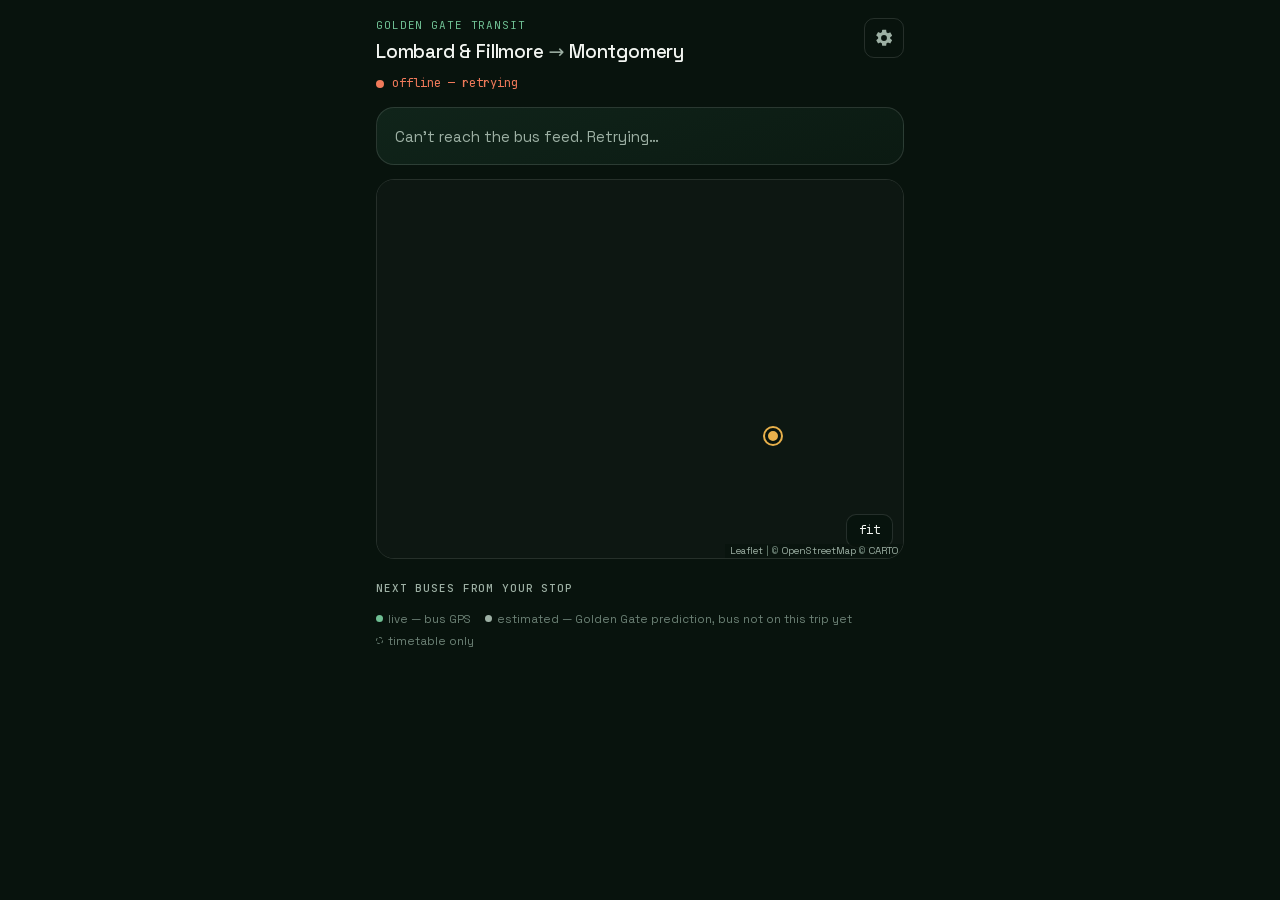
==== bus/index.html @ 791fbabf "Add /bus/: live Golden Gate Transit commute tracker A phone-first page (installable to the home scre" ====
<!DOCTYPE html>
<html lang="en">
<head>
  <meta charset="UTF-8">
  <meta name="viewport" content="width=device-width, initial-scale=1, viewport-fit=cover">
  <title>Commute</title>
  <meta name="description" content="Golden Gate Transit, Lombard &amp; Fillmore → Montgomery St — live departures.">
  <meta name="robots" content="noindex, nofollow">
  <meta name="theme-color" content="#08130D">
  <meta name="apple-mobile-web-app-capable" content="yes">
  <meta name="mobile-web-app-capable" content="yes">
  <meta name="apple-mobile-web-app-status-bar-style" content="black-translucent">
  <meta name="apple-mobile-web-app-title" content="Commute">
  <link rel="manifest" href="manifest.webmanifest">
  <link rel="icon" type="image/png" sizes="192x192" href="icon-192.png">
  <link rel="apple-touch-icon" href="apple-touch-icon.png">
  <link rel="preload" href="../fonts/SpaceGrotesk-var.woff2" as="font" type="font/woff2" crossorigin>
  <link rel="preload" href="../fonts/JetBrainsMono-var.woff2" as="font" type="font/woff2" crossorigin>
  <link rel="stylesheet" href="vendor/leaflet/leaflet.css">
  <link rel="stylesheet" href="app.css">
</head>
<body>

<header class="top">
  <div class="route-title">
    <div class="eyebrow">Golden Gate Transit</div>
    <h1>Lombard &amp; Fillmore <span class="arrow">→</span> Montgomery</h1>
  </div>
  <button class="icon-btn" id="openSettings" aria-label="Settings">
    <svg viewBox="0 0 24 24" width="20" height="20" aria-hidden="true"><path fill="currentColor" d="M12 15.5A3.5 3.5 0 1 1 12 8.5a3.5 3.5 0 0 1 0 7Zm7.43-2.53a7.8 7.8 0 0 0 0-1.94l2.03-1.58a.5.5 0 0 0 .12-.64l-1.92-3.32a.5.5 0 0 0-.6-.22l-2.39.96a7.4 7.4 0 0 0-1.68-.97l-.36-2.54A.5.5 0 0 0 14.13 2h-3.84a.5.5 0 0 0-.5.42l-.36 2.54c-.6.24-1.17.57-1.68.97l-2.39-.96a.5.5 0 0 0-.6.22L2.84 8.51a.5.5 0 0 0 .12.64l2.03 1.58a7.8 7.8 0 0 0 0 1.94l-2.03 1.58a.5.5 0 0 0-.12.64l1.92 3.32c.13.22.39.3.6.22l2.39-.96c.51.4 1.08.73 1.68.97l.36 2.54c.04.24.25.42.5.42h3.84c.25 0 .46-.18.5-.42l.36-2.54c.6-.24 1.17-.57 1.68-.97l2.39.96c.22.08.47 0 .6-.22l1.92-3.32a.5.5 0 0 0-.12-.64l-2.03-1.58Z"/></svg>
  </button>
</header>

<div class="feed" id="feed" role="status" aria-live="polite">
  <span class="beacon" aria-hidden="true"></span><span id="feedText">connecting to Golden Gate's live feed…</span>
</div>

<main>
  <section class="hero" id="hero" aria-live="polite">
    <div class="hero-empty">Loading departures…</div>
  </section>

  <section class="map-wrap">
    <div id="map" aria-label="Map of buses heading to your stop"></div>
    <button class="map-fit" id="fit" aria-label="Show all buses">fit</button>
  </section>

  <section class="list">
    <h2 class="kicker">Next buses from your stop</h2>
    <ol id="rows"></ol>
    <p class="legend">
      <span><i class="dot live"></i>live — bus GPS</span>
      <span><i class="dot est"></i>estimated — Golden Gate prediction, bus not on this trip yet</span>
      <span><i class="dot sched"></i>timetable only</span>
    </p>
  </section>
</main>

<footer class="foot" id="foot"></footer>

<dialog id="settings">
  <form method="dialog" class="sheet">
    <h2>Settings</h2>
    <label>Walk from home to the stop <span><input type="number" id="walkTo" min="0" max="30" inputmode="numeric"> min</span></label>
    <label>Walk from Mission &amp; 2nd to the office <span><input type="number" id="walkMission" min="0" max="30" inputmode="numeric"> min</span></label>
    <label>Walk from Battery &amp; Pine to the office <span><input type="number" id="walkBattery" min="0" max="30" inputmode="numeric"> min</span></label>
    <fieldset>
      <legend>Routes to show</legend>
      <div class="chips" id="routeChips"></div>
    </fieldset>
    <p class="fine">Saved on this phone only.</p>
    <button value="save" class="primary">Done</button>
  </form>
</dialog>

<script src="vendor/leaflet/leaflet.js"></script>
<script src="app.js"></script>
</body>
</html>
---- bus/vendor/leaflet/leaflet.css ----
/* required styles */

.leaflet-pane,
.leaflet-tile,
.leaflet-marker-icon,
.leaflet-marker-shadow,
.leaflet-tile-container,
.leaflet-pane > svg,
.leaflet-pane > canvas,
.leaflet-zoom-box,
.leaflet-image-layer,
.leaflet-layer {
	position: absolute;
	left: 0;
	top: 0;
	}
.leaflet-container {
	overflow: hidden;
	}
.leaflet-tile,
.leaflet-marker-icon,
.leaflet-marker-shadow {
	-webkit-user-select: none;
	   -moz-user-select: none;
	        user-select: none;
	  -webkit-user-drag: none;
	}
/* Prevents IE11 from highlighting tiles in blue */
.leaflet-tile::selection {
	background: transparent;
}
/* Safari renders non-retina tile on retina better with this, but Chrome is worse */
.leaflet-safari .leaflet-tile {
	image-rendering: -webkit-optimize-contrast;
	}
/* hack that prevents hw layers "stretching" when loading new tiles */
.leaflet-safari .leaflet-tile-container {
	width: 1600px;
	height: 1600px;
	-webkit-transform-origin: 0 0;
	}
.leaflet-marker-icon,
.leaflet-marker-shadow {
	display: block;
	}
/* .leaflet-container svg: reset svg max-width decleration shipped in Joomla! (joomla.org) 3.x */
/* .leaflet-container img: map is broken in FF if you have max-width: 100% on tiles */
.leaflet-container .leaflet-overlay-pane svg {
	max-width: none !important;
	max-height: none !important;
	}
.leaflet-container .leaflet-marker-pane img,
.leaflet-container .leaflet-shadow-pane img,
.leaflet-container .leaflet-tile-pane img,
.leaflet-container img.leaflet-image-layer,
.leaflet-container .leaflet-tile {
	max-width: none !important;
	max-height: none !important;
	width: auto;
	padding: 0;
	}

.leaflet-container img.leaflet-tile {
	/* See: https://bugs.chromium.org/p/chromium/issues/detail?id=600120 */
	mix-blend-mode: plus-lighter;
}

.leaflet-container.leaflet-touch-zoom {
	-ms-touch-action: pan-x pan-y;
	touch-action: pan-x pan-y;
	}
.leaflet-container.leaflet-touch-drag {
	-ms-touch-action: pinch-zoom;
	/* Fallback for FF which doesn't support pinch-zoom */
	touch-action: none;
	touch-action: pinch-zoom;
}
.leaflet-container.leaflet-touch-drag.leaflet-touch-zoom {
	-ms-touch-action: none;
	touch-action: none;
}
.leaflet-container {
	-webkit-tap-highlight-color: transparent;
}
.leaflet-container a {
	-webkit-tap-highlight-color: rgba(51, 181, 229, 0.4);
}
.leaflet-tile {
	filter: inherit;
	visibility: hidden;
	}
.leaflet-tile-loaded {
	visibility: inherit;
	}
.leaflet-zoom-box {
	width: 0;
	height: 0;
	-moz-box-sizing: border-box;
	     box-sizing: border-box;
	z-index: 800;
	}
/* workaround for https://bugzilla.mozilla.org/show_bug.cgi?id=888319 */
.leaflet-overlay-pane svg {
	-moz-user-select: none;
	}

.leaflet-pane         { z-index: 400; }

.leaflet-tile-pane    { z-index: 200; }
.leaflet-overlay-pane { z-index: 400; }
.leaflet-shadow-pane  { z-index: 500; }
.leaflet-marker-pane  { z-index: 600; }
.leaflet-tooltip-pane   { z-index: 650; }
.leaflet-popup-pane   { z-index: 700; }

.leaflet-map-pane canvas { z-index: 100; }
.leaflet-map-pane svg    { z-index: 200; }

.leaflet-vml-shape {
	width: 1px;
	height: 1px;
	}
.lvml {
	behavior: url(#default#VML);
	display: inline-block;
	position: absolute;
	}


/* control positioning */

.leaflet-control {
	position: relative;
	z-index: 800;
	pointer-events: visiblePainted; /* IE 9-10 doesn't have auto */
	pointer-events: auto;
	}
.leaflet-top,
.leaflet-bottom {
	position: absolute;
	z-index: 1000;
	pointer-events: none;
	}
.leaflet-top {
	top: 0;
	}
.leaflet-right {
	right: 0;
	}
.leaflet-bottom {
	bottom: 0;
	}
.leaflet-left {
	left: 0;
	}
.leaflet-control {
	float: left;
	clear: both;
	}
.leaflet-right .leaflet-control {
	float: right;
	}
.leaflet-top .leaflet-control {
	margin-top: 10px;
	}
.leaflet-bottom .leaflet-control {
	margin-bottom: 10px;
	}
.leaflet-left .leaflet-control {
	margin-left: 10px;
	}
.leaflet-right .leaflet-control {
	margin-right: 10px;
	}


/* zoom and fade animations */

.leaflet-fade-anim .leaflet-popup {
	opacity: 0;
	-webkit-transition: opacity 0.2s linear;
	   -moz-transition: opacity 0.2s linear;
	        transition: opacity 0.2s linear;
	}
.leaflet-fade-anim .leaflet-map-pane .leaflet-popup {
	opacity: 1;
	}
.leaflet-zoom-animated {
	-webkit-transform-origin: 0 0;
	    -ms-transform-origin: 0 0;
	        transform-origin: 0 0;
	}
svg.leaflet-zoom-animated {
	will-change: transform;
}

.leaflet-zoom-anim .leaflet-zoom-animated {
	-webkit-transition: -webkit-transform 0.25s cubic-bezier(0,0,0.25,1);
	   -moz-transition:    -moz-transform 0.25s cubic-bezier(0,0,0.25,1);
	        transition:         transform 0.25s cubic-bezier(0,0,0.25,1);
	}
.leaflet-zoom-anim .leaflet-tile,
.leaflet-pan-anim .leaflet-tile {
	-webkit-transition: none;
	   -moz-transition: none;
	        transition: none;
	}

.leaflet-zoom-anim .leaflet-zoom-hide {
	visibility: hidden;
	}


/* cursors */

.leaflet-interactive {
	cursor: pointer;
	}
.leaflet-grab {
	cursor: -webkit-grab;
	cursor:    -moz-grab;
	cursor:         grab;
	}
.leaflet-crosshair,
.leaflet-crosshair .leaflet-interactive {
	cursor: crosshair;
	}
.leaflet-popup-pane,
.leaflet-control {
	cursor: auto;
	}
.leaflet-dragging .leaflet-grab,
.leaflet-dragging .leaflet-grab .leaflet-interactive,
.leaflet-dragging .leaflet-marker-draggable {
	cursor: move;
	cursor: -webkit-grabbing;
	cursor:    -moz-grabbing;
	cursor:         grabbing;
	}

/* marker & overlays interactivity */
.leaflet-marker-icon,
.leaflet-marker-shadow,
.leaflet-image-layer,
.leaflet-pane > svg path,
.leaflet-tile-container {
	pointer-events: none;
	}

.leaflet-marker-icon.leaflet-interactive,
.leaflet-image-layer.leaflet-interactive,
.leaflet-pane > svg path.leaflet-interactive,
svg.leaflet-image-layer.leaflet-interactive path {
	pointer-events: visiblePainted; /* IE 9-10 doesn't have auto */
	pointer-events: auto;
	}

/* visual tweaks */

.leaflet-container {
	background: #ddd;
	outline-offset: 1px;
	}
.leaflet-container a {
	color: #0078A8;
	}
.leaflet-zoom-box {
	border: 2px dotted #38f;
	background: rgba(255,255,255,0.5);
	}


/* general typography */
.leaflet-container {
	font-family: "Helvetica Neue", Arial, Helvetica, sans-serif;
	font-size: 12px;
	font-size: 0.75rem;
	line-height: 1.5;
	}


/* general toolbar styles */

.leaflet-bar {
	box-shadow: 0 1px 5px rgba(0,0,0,0.65);
	border-radius: 4px;
	}
.leaflet-bar a {
	background-color: #fff;
	border-bottom: 1px solid #ccc;
	width: 26px;
	height: 26px;
	line-height: 26px;
	display: block;
	text-align: center;
	text-decoration: none;
	color: black;
	}
.leaflet-bar a,
.leaflet-control-layers-toggle {
	background-position: 50% 50%;
	background-repeat: no-repeat;
	display: block;
	}
.leaflet-bar a:hover,
.leaflet-bar a:focus {
	background-color: #f4f4f4;
	}
.leaflet-bar a:first-child {
	border-top-left-radius: 4px;
	border-top-right-radius: 4px;
	}
.leaflet-bar a:last-child {
	border-bottom-left-radius: 4px;
	border-bottom-right-radius: 4px;
	border-bottom: none;
	}
.leaflet-bar a.leaflet-disabled {
	cursor: default;
	background-color: #f4f4f4;
	color: #bbb;
	}

.leaflet-touch .leaflet-bar a {
	width: 30px;
	height: 30px;
	line-height: 30px;
	}
.leaflet-touch .leaflet-bar a:first-child {
	border-top-left-radius: 2px;
	border-top-right-radius: 2px;
	}
.leaflet-touch .leaflet-bar a:last-child {
	border-bottom-left-radius: 2px;
	border-bottom-right-radius: 2px;
	}

/* zoom control */

.leaflet-control-zoom-in,
.leaflet-control-zoom-out {
	font: bold 18px 'Lucida Console', Monaco, monospace;
	text-indent: 1px;
	}

.leaflet-touch .leaflet-control-zoom-in, .leaflet-touch .leaflet-control-zoom-out  {
	font-size: 22px;
	}


/* layers control */

.leaflet-control-layers {
	box-shadow: 0 1px 5px rgba(0,0,0,0.4);
	background: #fff;
	border-radius: 5px;
	}
.leaflet-control-layers-toggle {
	background-image: url(images/layers.png);
	width: 36px;
	height: 36px;
	}
.leaflet-retina .leaflet-control-layers-toggle {
	background-image: url(images/layers-2x.png);
	background-size: 26px 26px;
	}
.leaflet-touch .leaflet-control-layers-toggle {
	width: 44px;
	height: 44px;
	}
.leaflet-control-layers .leaflet-control-layers-list,
.leaflet-control-layers-expanded .leaflet-control-layers-toggle {
	display: none;
	}
.leaflet-control-layers-expanded .leaflet-control-layers-list {
	display: block;
	position: relative;
	}
.leaflet-control-layers-expanded {
	padding: 6px 10px 6px 6px;
	color: #333;
	background: #fff;
	}
.leaflet-control-layers-scrollbar {
	overflow-y: scroll;
	overflow-x: hidden;
	padding-right: 5px;
	}
.leaflet-control-layers-selector {
	margin-top: 2px;
	position: relative;
	top: 1px;
	}
.leaflet-control-layers label {
	display: block;
	font-size: 13px;
	font-size: 1.08333em;
	}
.leaflet-control-layers-separator {
	height: 0;
	border-top: 1px solid #ddd;
	margin: 5px -10px 5px -6px;
	}

/* Default icon URLs */
.leaflet-default-icon-path { /* used only in path-guessing heuristic, see L.Icon.Default */
	background-image: url(images/marker-icon.png);
	}


/* attribution and scale controls */

.leaflet-container .leaflet-control-attribution {
	background: #fff;
	background: rgba(255, 255, 255, 0.8);
	margin: 0;
	}
.leaflet-control-attribution,
.leaflet-control-scale-line {
	padding: 0 5px;
	color: #333;
	line-height: 1.4;
	}
.leaflet-control-attribution a {
	text-decoration: none;
	}
.leaflet-control-attribution a:hover,
.leaflet-control-attribution a:focus {
	text-decoration: underline;
	}
.leaflet-attribution-flag {
	display: inline !important;
	vertical-align: baseline !important;
	width: 1em;
	height: 0.6669em;
	}
.leaflet-left .leaflet-control-scale {
	margin-left: 5px;
	}
.leaflet-bottom .leaflet-control-scale {
	margin-bottom: 5px;
	}
.leaflet-control-scale-line {
	border: 2px solid #777;
	border-top: none;
	line-height: 1.1;
	padding: 2px 5px 1px;
	white-space: nowrap;
	-moz-box-sizing: border-box;
	     box-sizing: border-box;
	background: rgba(255, 255, 255, 0.8);
	text-shadow: 1px 1px #fff;
	}
.leaflet-control-scale-line:not(:first-child) {
	border-top: 2px solid #777;
	border-bottom: none;
	margin-top: -2px;
	}
.leaflet-control-scale-line:not(:first-child):not(:last-child) {
	border-bottom: 2px solid #777;
	}

.leaflet-touch .leaflet-control-attribution,
.leaflet-touch .leaflet-control-layers,
.leaflet-touch .leaflet-bar {
	box-shadow: none;
	}
.leaflet-touch .leaflet-control-layers,
.leaflet-touch .leaflet-bar {
	border: 2px solid rgba(0,0,0,0.2);
	background-clip: padding-box;
	}


/* popup */

.leaflet-popup {
	position: absolute;
	text-align: center;
	margin-bottom: 20px;
	}
.leaflet-popup-content-wrapper {
	padding: 1px;
	text-align: left;
	border-radius: 12px;
	}
.leaflet-popup-content {
	margin: 13px 24px 13px 20px;
	line-height: 1.3;
	font-size: 13px;
	font-size: 1.08333em;
	min-height: 1px;
	}
.leaflet-popup-content p {
	margin: 17px 0;
	margin: 1.3em 0;
	}
.leaflet-popup-tip-container {
	width: 40px;
	height: 20px;
	position: absolute;
	left: 50%;
	margin-top: -1px;
	margin-left: -20px;
	overflow: hidden;
	pointer-events: none;
	}
.leaflet-popup-tip {
	width: 17px;
	height: 17px;
	padding: 1px;

	margin: -10px auto 0;
	pointer-events: auto;

	-webkit-transform: rotate(45deg);
	   -moz-transform: rotate(45deg);
	    -ms-transform: rotate(45deg);
	        transform: rotate(45deg);
	}
.leaflet-popup-content-wrapper,
.leaflet-popup-tip {
	background: white;
	color: #333;
	box-shadow: 0 3px 14px rgba(0,0,0,0.4);
	}
.leaflet-container a.leaflet-popup-close-button {
	position: absolute;
	top: 0;
	right: 0;
	border: none;
	text-align: center;
	width: 24px;
	height: 24px;
	font: 16px/24px Tahoma, Verdana, sans-serif;
	color: #757575;
	text-decoration: none;
	background: transparent;
	}
.leaflet-container a.leaflet-popup-close-button:hover,
.leaflet-container a.leaflet-popup-close-button:focus {
	color: #585858;
	}
.leaflet-popup-scrolled {
	overflow: auto;
	}

.leaflet-oldie .leaflet-popup-content-wrapper {
	-ms-zoom: 1;
	}
.leaflet-oldie .leaflet-popup-tip {
	width: 24px;
	margin: 0 auto;

	-ms-filter: "progid:DXImageTransform.Microsoft.Matrix(M11=0.70710678, M12=0.70710678, M21=-0.70710678, M22=0.70710678)";
	filter: progid:DXImageTransform.Microsoft.Matrix(M11=0.70710678, M12=0.70710678, M21=-0.70710678, M22=0.70710678);
	}

.leaflet-oldie .leaflet-control-zoom,
.leaflet-oldie .leaflet-control-layers,
.leaflet-oldie .leaflet-popup-content-wrapper,
.leaflet-oldie .leaflet-popup-tip {
	border: 1px solid #999;
	}


/* div icon */

.leaflet-div-icon {
	background: #fff;
	border: 1px solid #666;
	}


/* Tooltip */
/* Base styles for the element that has a tooltip */
.leaflet-tooltip {
	position: absolute;
	padding: 6px;
	background-color: #fff;
	border: 1px solid #fff;
	border-radius: 3px;
	color: #222;
	white-space: nowrap;
	-webkit-user-select: none;
	-moz-user-select: none;
	-ms-user-select: none;
	user-select: none;
	pointer-events: none;
	box-shadow: 0 1px 3px rgba(0,0,0,0.4);
	}
.leaflet-tooltip.leaflet-interactive {
	cursor: pointer;
	pointer-events: auto;
	}
.leaflet-tooltip-top:before,
.leaflet-tooltip-bottom:before,
.leaflet-tooltip-left:before,
.leaflet-tooltip-right:before {
	position: absolute;
	pointer-events: none;
	border: 6px solid transparent;
	background: transparent;
	content: "";
	}

/* Directions */

.leaflet-tooltip-bottom {
	margin-top: 6px;
}
.leaflet-tooltip-top {
	margin-top: -6px;
}
.leaflet-tooltip-bottom:before,
.leaflet-tooltip-top:before {
	left: 50%;
	margin-left: -6px;
	}
.leaflet-tooltip-top:before {
	bottom: 0;
	margin-bottom: -12px;
	border-top-color: #fff;
	}
.leaflet-tooltip-bottom:before {
	top: 0;
	margin-top: -12px;
	margin-left: -6px;
	border-bottom-color: #fff;
	}
.leaflet-tooltip-left {
	margin-left: -6px;
}
.leaflet-tooltip-right {
	margin-left: 6px;
}
.leaflet-tooltip-left:before,
.leaflet-tooltip-right:before {
	top: 50%;
	margin-top: -6px;
	}
.leaflet-tooltip-left:before {
	right: 0;
	margin-right: -12px;
	border-left-color: #fff;
	}
.leaflet-tooltip-right:before {
	left: 0;
	margin-left: -12px;
	border-right-color: #fff;
	}

/* Printing */

@media print {
	/* Prevent printers from removing background-images of controls. */
	.leaflet-control {
		-webkit-print-color-adjust: exact;
		print-color-adjust: exact;
		}
	}
---- bus/app.css ----
/* Commute — Golden Gate Transit tracker. Tokens follow the portfolio's styles.css. */
@font-face{font-family:'Space Grotesk';src:url('../fonts/SpaceGrotesk-var.woff2') format('woff2');font-weight:300 700;font-display:swap}
@font-face{font-family:'JetBrains Mono';src:url('../fonts/JetBrainsMono-var.woff2') format('woff2');font-weight:100 800;font-display:swap}

:root{
  --bg:#08130D; --panel:#0B1A12; --panel-2:#10241A;
  --ink:#F2F5F1; --ink-soft:#9DB0A4; --ink-faint:#6D8276;
  --accent:#6FBF93; --accent-deep:#2F6B49;
  --late:#E8B04B; --very-late:#F07A5A; --early:#86B8FF; --bad:#F07A5A;
  --rule:rgba(255,255,255,.07); --rule-strong:rgba(255,255,255,.12);
  --sans:'Space Grotesk',ui-sans-serif,system-ui,sans-serif;
  --mono:'JetBrains Mono',ui-monospace,monospace;
  --ease:cubic-bezier(.25,.8,.25,1);
  --gutter:16px;
  color-scheme:dark;
}
*{box-sizing:border-box;margin:0;padding:0}
html{-webkit-text-size-adjust:100%}
body{background:var(--bg);color:var(--ink);font-family:var(--sans);line-height:1.45;
     -webkit-font-smoothing:antialiased;min-height:100dvh;overflow-x:hidden;
     padding:env(safe-area-inset-top) env(safe-area-inset-right) env(safe-area-inset-bottom) env(safe-area-inset-left)}
main,.top,.feed,.foot{max-width:560px;margin:0 auto;padding-left:var(--gutter);padding-right:var(--gutter)}
button{font:inherit;color:inherit}
:focus-visible{outline:2px solid var(--accent);outline-offset:2px}
.num{font-family:var(--mono);font-variant-numeric:tabular-nums}

/* ---------- header ---------- */
.top{display:flex;align-items:flex-start;justify-content:space-between;gap:12px;padding-top:18px}
.eyebrow{font-family:var(--mono);font-size:11px;letter-spacing:.08em;text-transform:uppercase;color:var(--accent)}
h1{font-size:19px;font-weight:500;letter-spacing:-.01em;margin-top:4px}
h1 .arrow{color:var(--ink-soft)}
.icon-btn{background:none;border:1px solid var(--rule-strong);border-radius:10px;width:40px;height:40px;
          display:grid;place-items:center;color:var(--ink-soft);cursor:pointer;flex:none}
.icon-btn:active{background:var(--panel)}

/* ---------- feed status ---------- */
.feed{display:flex;align-items:center;gap:8px;margin-top:10px;font-family:var(--mono);font-size:12px;color:var(--ink-soft)}
.beacon{width:8px;height:8px;border-radius:50%;background:var(--ink-faint);flex:none}
.feed.ok .beacon{background:var(--accent);box-shadow:0 0 0 0 rgba(111,191,147,.6);animation:ping 2s var(--ease) infinite}
.feed.warn{color:var(--late)} .feed.warn .beacon{background:var(--late)}
.feed.bad{color:var(--bad)} .feed.bad .beacon{background:var(--bad)}
@keyframes ping{0%{box-shadow:0 0 0 0 rgba(111,191,147,.55)}80%,100%{box-shadow:0 0 0 7px rgba(111,191,147,0)}}

/* ---------- hero: the bus to take ---------- */
.hero{margin-top:14px;background:linear-gradient(160deg,var(--panel-2),var(--panel));border:1px solid var(--rule-strong);
      border-radius:18px;padding:18px 18px 16px;position:relative;overflow:hidden}
.hero-empty{color:var(--ink-soft);font-size:15px}
.hero .lead{font-family:var(--mono);font-size:11px;letter-spacing:.08em;text-transform:uppercase;color:var(--ink-soft)}
.hero .leave{display:flex;align-items:baseline;gap:10px;margin-top:6px;flex-wrap:wrap}
.hero .leave .big{font-family:var(--mono);font-size:52px;line-height:1;font-weight:600;letter-spacing:-.03em}
.hero .leave .unit{font-size:18px;color:var(--ink-soft)}
.hero .leave.now .big{color:var(--late)}
.hero .leave-by{font-size:14px;color:var(--ink-soft);margin-top:6px}
.hero .leave-by b{color:var(--ink);font-weight:500}
.hero .bus{display:flex;align-items:flex-start;gap:10px;margin-top:14px;padding-top:14px;border-top:1px solid var(--rule)}
.hero .bus .times{flex:1;min-width:0}
.hero .bus .dep{font-size:17px;font-weight:500;display:flex;align-items:center;gap:10px;flex-wrap:wrap}
.hero .bus .sub{font-size:13px;color:var(--ink-soft);margin-top:2px}
.hero .where{font-size:13px;color:var(--ink-soft);margin-top:10px;display:flex;gap:6px;align-items:flex-start}
.hero .where svg{flex:none;margin-top:2px;color:var(--accent)}
.hero .alt{font-size:13px;color:var(--ink-soft);margin-top:10px}
.hero .alt b{color:var(--ink);font-weight:500}

/* ---------- route badge + status chip ---------- */
.badge{flex:none;min-width:46px;height:30px;padding:0 8px;border-radius:8px;display:inline-grid;place-items:center;
       font-family:var(--mono);font-weight:700;font-size:14px;letter-spacing:-.02em;color:#fff}
.chip{flex:none;font-family:var(--mono);font-size:12px;font-weight:600;padding:4px 8px;border-radius:999px;white-space:nowrap;
      border:1px solid currentColor;line-height:1.1}
.chip.ontime{color:var(--accent)} .chip.late{color:var(--late)} .chip.verylate{color:var(--very-late)}
.chip.early{color:var(--early)} .chip.sched{color:var(--ink-faint);border-style:dashed}
.chip.canceled{color:var(--bad);background:rgba(240,122,90,.12)}

/* ---------- map ---------- */
.map-wrap{position:relative;margin-top:14px;border-radius:18px;overflow:hidden;border:1px solid var(--rule-strong)}
#map{height:42vh;min-height:260px;max-height:420px;background:#0d1712}
.map-fit{position:absolute;right:10px;bottom:10px;z-index:500;background:rgba(8,19,13,.86);border:1px solid var(--rule-strong);
         border-radius:10px;padding:7px 12px;font-family:var(--mono);font-size:12px;color:var(--ink);cursor:pointer}
.leaflet-container{font-family:var(--sans);background:#0d1712}
.leaflet-control-attribution{background:rgba(8,19,13,.75)!important;color:var(--ink-faint)!important;font-size:10px}
.leaflet-control-attribution a{color:var(--ink-soft)!important}
.leaflet-bar a{background:rgba(8,19,13,.9);color:var(--ink);border-color:var(--rule-strong)}
.pin-host{background:none;border:none}
.bus-pin{width:40px;height:24px;display:grid;place-items:center;font-family:var(--mono);font-weight:700;font-size:11px;color:#fff;
         border-radius:8px;border:2px solid var(--bg);box-shadow:0 0 0 2px var(--ring,#6FBF93),0 2px 8px rgba(0,0,0,.5);
         transition:transform .2s var(--ease)}
.bus-pin.dim{opacity:.6;box-shadow:0 0 0 2px var(--ink-faint)}
.bus-pin.sel{transform:scale(1.2)}
.stop-pin{width:16px;height:16px;border-radius:50%;background:var(--accent);border:3px solid var(--bg);box-shadow:0 0 0 2px var(--accent)}
.stop-pin.dest{border-radius:4px;background:var(--ink);box-shadow:0 0 0 2px var(--ink-soft)}
.stop-pin.work{background:var(--late);box-shadow:0 0 0 2px var(--late)}
.leaflet-tooltip.lbl{background:rgba(8,19,13,.9);color:var(--ink);border:1px solid var(--rule-strong);font-family:var(--mono);
                     font-size:11px;padding:3px 6px;box-shadow:none}
.leaflet-tooltip.lbl::before{display:none}

/* ---------- departures list ---------- */
.list{margin-top:22px}
.kicker{font-family:var(--mono);font-size:11px;letter-spacing:.08em;text-transform:uppercase;color:var(--ink-soft);font-weight:500}
#rows{list-style:none;margin-top:8px}
.row{display:flex;gap:12px;align-items:flex-start;padding:13px 4px;border-bottom:1px solid var(--rule);cursor:pointer;
     border-radius:10px;transition:background .2s var(--ease)}
.row:active,.row.sel{background:var(--panel)}
.row.best{background:linear-gradient(90deg,rgba(111,191,147,.10),transparent 70%)}
.row.gone{opacity:.45}
.row.canceled .t{text-decoration:line-through}
.row .main{flex:1;min-width:0}
.row .line1{display:flex;align-items:baseline;gap:8px;flex-wrap:wrap}
.row .t{font-family:var(--mono);font-size:20px;font-weight:600;letter-spacing:-.02em}
.row .in{font-size:14px;color:var(--ink-soft)}
.row .line2,.row .line3{font-size:12.5px;color:var(--ink-soft);margin-top:3px}
.row .line3{color:var(--ink-faint)}
.row .tag{font-family:var(--mono);font-size:10px;letter-spacing:.06em;text-transform:uppercase;color:var(--accent);
          border:1px solid var(--accent-deep);padding:1px 5px;border-radius:4px;margin-left:2px}
.empty{color:var(--ink-soft);padding:18px 4px;font-size:14px}
.legend{display:flex;flex-wrap:wrap;gap:6px 14px;margin-top:14px;font-size:11.5px;color:var(--ink-faint)}
.dot{display:inline-block;width:7px;height:7px;border-radius:50%;margin-right:5px;vertical-align:1px}
.dot.live{background:var(--accent)} .dot.est{background:var(--ink-soft)} .dot.sched{border:1px dashed var(--ink-faint)}

/* ---------- footer ---------- */
.foot{margin-top:22px;padding-bottom:28px;font-size:11.5px;color:var(--ink-faint);line-height:1.6}
.foot a{color:var(--ink-soft)}

/* ---------- settings sheet ---------- */
dialog{margin:auto auto 0;width:100%;max-width:560px;border:none;background:var(--panel);color:var(--ink);
       border-radius:18px 18px 0 0;padding:0;border-top:1px solid var(--rule-strong)}
dialog::backdrop{background:rgba(0,0,0,.55)}
.sheet{padding:20px var(--gutter) calc(20px + env(safe-area-inset-bottom));display:grid;gap:14px}
.sheet h2{font-size:17px;font-weight:500}
.sheet label{display:flex;justify-content:space-between;align-items:center;gap:12px;font-size:14px}
.sheet label span{display:flex;align-items:center;gap:6px;color:var(--ink-soft);font-family:var(--mono);font-size:13px}
.sheet input[type=number]{width:62px;padding:8px;border-radius:8px;border:1px solid var(--rule-strong);background:var(--bg);
                          color:var(--ink);font-family:var(--mono);font-size:16px;text-align:center}
.sheet fieldset{border:none}
.sheet legend{font-size:14px;margin-bottom:8px}
.chips{display:flex;flex-wrap:wrap;gap:8px}
.chips label{display:inline-flex;gap:6px;padding:6px 10px;border:1px solid var(--rule-strong);border-radius:999px;font-family:var(--mono);font-size:13px}
.chips input{accent-color:var(--accent)}
.fine{font-size:12px;color:var(--ink-faint)}
.primary{background:var(--accent);color:var(--bg);border:none;border-radius:12px;padding:13px;font-weight:600;font-size:15px;cursor:pointer}

@media (prefers-reduced-motion:reduce){.feed.ok .beacon{animation:none}}
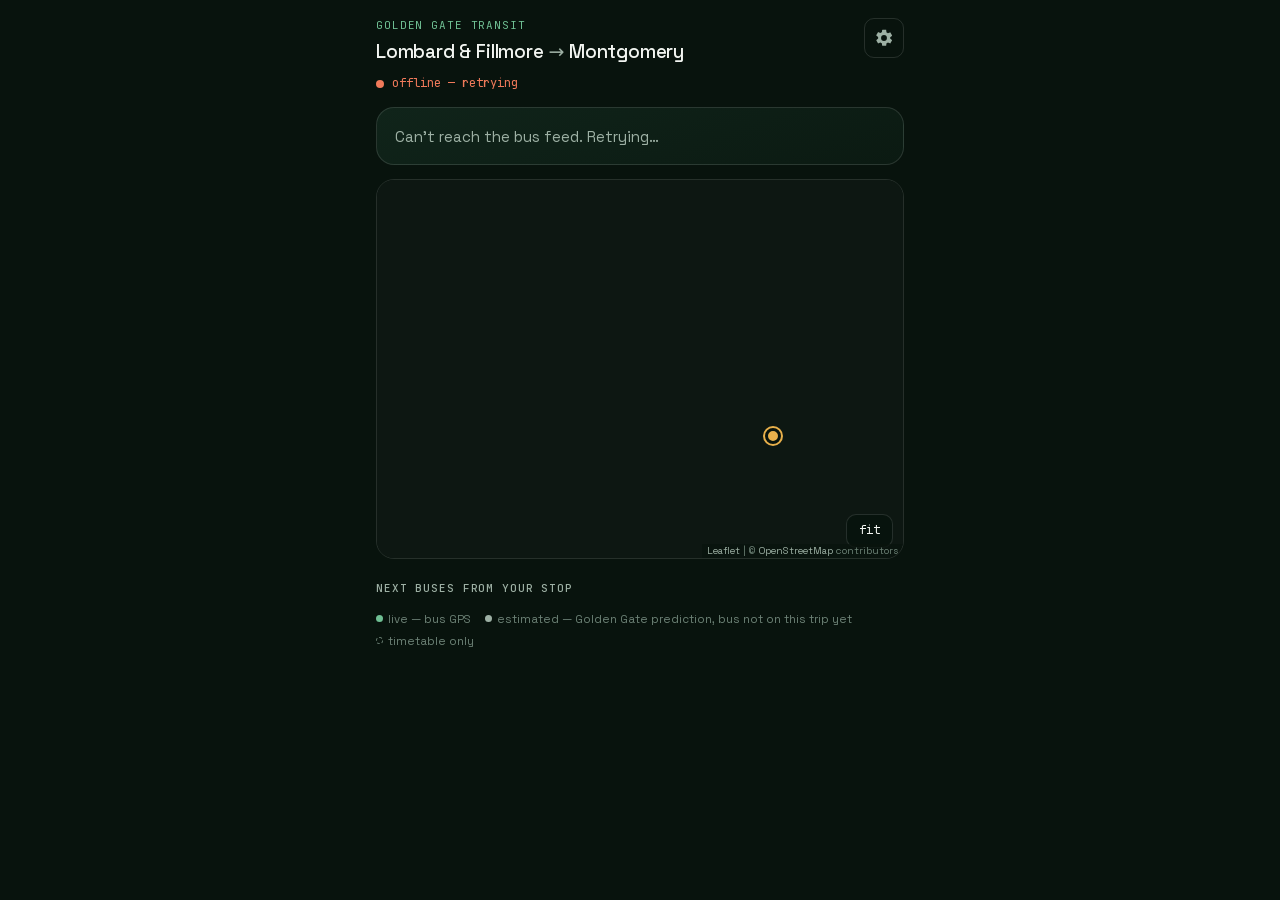
==== commit 220f39bd: "bus: ride mode — stop-by-stop tracking and a get-off alert Tap "I'm on this bus" (on the recommended" ====
--- a/bus/index.html
+++ b/bus/index.html
@@ -40,6 +40,8 @@
     <div class="hero-empty">Loading departures…</div>
   </section>
 
+  <section class="recent" id="recent" hidden></section>
+
   <section class="map-wrap">
     <div id="map" aria-label="Map of buses heading to your stop"></div>
     <button class="map-fit" id="fit" aria-label="Show all buses">fit</button>
@@ -73,7 +75,21 @@
   </form>
 </dialog>
 
+<section class="ride" id="ride" hidden aria-live="polite">
+  <div class="ride-head" id="rideHead">
+    <header class="ride-top">
+      <div class="ride-title" id="rideTitle"></div>
+      <button class="ghost" id="endRide">End ride</button>
+    </header>
+    <div class="ride-src" id="rideSrc"></div>
+    <div class="ride-hero" id="rideHero"></div>
+  </div>
+  <ol class="stops" id="rideStops"></ol>
+  <p class="fine ride-fine">Your location stays on this phone. The screen stays awake while you ride so the alert can go off — keep this open.</p>
+</section>
+
 <script src="vendor/leaflet/leaflet.js"></script>
+<script src="ride.js"></script>
 <script src="app.js"></script>
 </body>
 </html>
--- a/bus/app.css
+++ b/bus/app.css
@@ -76,6 +76,7 @@
 .map-fit{position:absolute;right:10px;bottom:10px;z-index:500;background:rgba(8,19,13,.86);border:1px solid var(--rule-strong);
          border-radius:10px;padding:7px 12px;font-family:var(--mono);font-size:12px;color:var(--ink);cursor:pointer}
 .leaflet-container{font-family:var(--sans);background:#0d1712}
+.leaflet-tile-pane{filter:invert(1) hue-rotate(180deg) brightness(.82) contrast(.9) saturate(.35)}
 .leaflet-control-attribution{background:rgba(8,19,13,.75)!important;color:var(--ink-faint)!important;font-size:10px}
 .leaflet-control-attribution a{color:var(--ink-soft)!important}
 .leaflet-bar a{background:rgba(8,19,13,.9);color:var(--ink);border-color:var(--rule-strong)}
@@ -138,3 +139,70 @@
 .primary{background:var(--accent);color:var(--bg);border:none;border-radius:12px;padding:13px;font-weight:600;font-size:15px;cursor:pointer}
 
 @media (prefers-reduced-motion:reduce){.feed.ok .beacon{animation:none}}
+
+/* ---------- "I'm on this bus" ---------- */
+.ride-btn{display:flex;align-items:center;justify-content:center;gap:8px;width:100%;margin-top:14px;padding:13px;
+          border-radius:12px;border:none;background:var(--accent);color:var(--bg);font-weight:600;font-size:15px;cursor:pointer}
+.ride-btn.small{width:auto;margin-top:10px;padding:9px 14px;font-size:14px}
+.ride-btn:active{transform:scale(.98)}
+.recent{margin-top:14px}
+.recent-list{display:grid;gap:8px;margin-top:8px}
+.recent-item{display:flex;align-items:center;gap:10px;width:100%;text-align:left;padding:10px 12px;border-radius:12px;
+             border:1px solid var(--rule-strong);background:var(--panel);font-size:13.5px;color:var(--ink-soft);cursor:pointer}
+.recent-item span:not(.badge){flex:1;min-width:0}
+.recent-item b{color:var(--accent);font-weight:600;font-size:13px}
+
+/* ---------- ride mode (full screen) ---------- */
+body.riding{overflow:hidden}
+.ride{position:fixed;inset:0;z-index:2000;background:var(--bg);overflow-y:auto;-webkit-overflow-scrolling:touch;
+      padding:0 var(--gutter) calc(env(safe-area-inset-bottom) + 28px)}
+/* Header + status stay pinned so the "your stop is next" alert is always on screen. */
+.ride-head{position:sticky;top:0;z-index:5;background:var(--bg);padding:calc(env(safe-area-inset-top) + 16px) 0 12px;
+           box-shadow:0 10px 14px -10px rgba(0,0,0,.7)}
+.ride>*{max-width:560px;margin-left:auto;margin-right:auto}
+.ride-top{display:flex;align-items:center;justify-content:space-between;gap:12px}
+.ride-title{display:flex;align-items:center;gap:12px}
+.ride-dest{font-size:19px;font-weight:500;margin-top:2px}
+.ghost{background:none;border:1px solid var(--rule-strong);border-radius:10px;padding:9px 12px;font-size:13px;color:var(--ink-soft);cursor:pointer}
+.ride-src{margin-top:10px;font-family:var(--mono);font-size:12px;color:var(--ink-soft)}
+.ride-hero{margin-top:14px;border-radius:18px;padding:20px 18px;border:1px solid var(--rule-strong);
+           background:linear-gradient(160deg,var(--panel-2),var(--panel))}
+.ride-lead{font-family:var(--mono);font-size:12px;letter-spacing:.08em;text-transform:uppercase;color:var(--ink-soft)}
+.ride-big{display:flex;align-items:baseline;gap:10px;margin-top:4px}
+.ride-big .num{font-size:64px;line-height:1;font-weight:600;letter-spacing:-.03em}
+.ride-big .unit{font-size:20px;color:var(--ink-soft)}
+.ride-sub{font-size:15px;color:var(--ink-soft);margin-top:10px;line-height:1.6}
+.ride-sub .chip{display:inline-block;margin-left:4px;vertical-align:1px}
+.ride-sub b{color:var(--ink);font-weight:500}
+.ride-sub2{font-size:13px;color:var(--ink-faint);margin-top:6px}
+.ride-hero.next{background:var(--late);border-color:var(--late);color:var(--bg);animation:pulse 1.4s var(--ease) infinite}
+.ride-hero.next .ride-lead,.ride-hero.next .ride-sub,.ride-hero.next .ride-sub b{color:var(--bg)}
+.ride-alert-text{font-size:40px;font-weight:700;letter-spacing:-.02em;line-height:1.05;margin-top:6px}
+.ride-hero.arrived{border-color:var(--accent);background:linear-gradient(160deg,rgba(111,191,147,.22),var(--panel))}
+.ride-hero.arrived .ride-lead{color:var(--accent);font-size:14px}
+@keyframes pulse{0%,100%{box-shadow:0 0 0 0 rgba(232,176,75,.55)}50%{box-shadow:0 0 0 10px rgba(232,176,75,0)}}
+
+.stops{list-style:none;margin-top:6px;position:relative}
+.stop{display:flex;align-items:center;gap:12px;padding:11px 0;position:relative;font-size:15px}
+.stop .tl{flex:none;width:14px;height:14px;border-radius:50%;border:2px solid var(--ink-faint);background:var(--bg);margin-left:3px;position:relative;z-index:1}
+.stop::before{content:"";position:absolute;left:9px;top:0;bottom:0;width:2px;background:var(--rule-strong)}
+.stop:first-child::before{top:50%}
+.stop:last-child::before{bottom:50%}
+.stop .nm{flex:1;min-width:0}
+.stop .tm{color:var(--ink-soft);font-size:14px}
+.stop.passed{color:var(--ink-faint)}
+.stop.passed .tl{background:var(--ink-faint);border-color:var(--ink-faint)}
+.stop.passed .tm{color:var(--accent)}
+.stop.next .nm{color:var(--ink);font-weight:500}
+.stop.next .tl{border-color:var(--accent)}
+.stop.at .tl{background:var(--accent);border-color:var(--accent);box-shadow:0 0 0 4px rgba(111,191,147,.25)}
+.stop.dest .tl{width:18px;height:18px;margin-left:1px;border-radius:5px;border-color:var(--late);background:var(--late)}
+.stop.dest .nm{font-weight:600;color:var(--ink)}
+.stop.skipped .nm{text-decoration:line-through}
+.stop.marker{padding:4px 0;font-family:var(--mono);font-size:12px;color:var(--accent);letter-spacing:.04em;text-transform:uppercase}
+.stop.marker .tl{width:12px;height:12px;margin-left:4px;border:none;background:var(--accent);box-shadow:0 0 0 0 rgba(111,191,147,.6);animation:ping 1.6s var(--ease) infinite}
+.stop .tag{font-family:var(--mono);font-size:10px;letter-spacing:.06em;text-transform:uppercase;padding:1px 5px;border-radius:4px;
+           margin-left:6px;color:var(--bg);background:var(--late);vertical-align:2px}
+.stop .tag.soft{background:none;color:var(--accent);border:1px solid var(--accent-deep)}
+.ride-fine{margin-top:18px}
+@media (prefers-reduced-motion:reduce){.ride-hero.next,.stop.marker .tl{animation:none}}
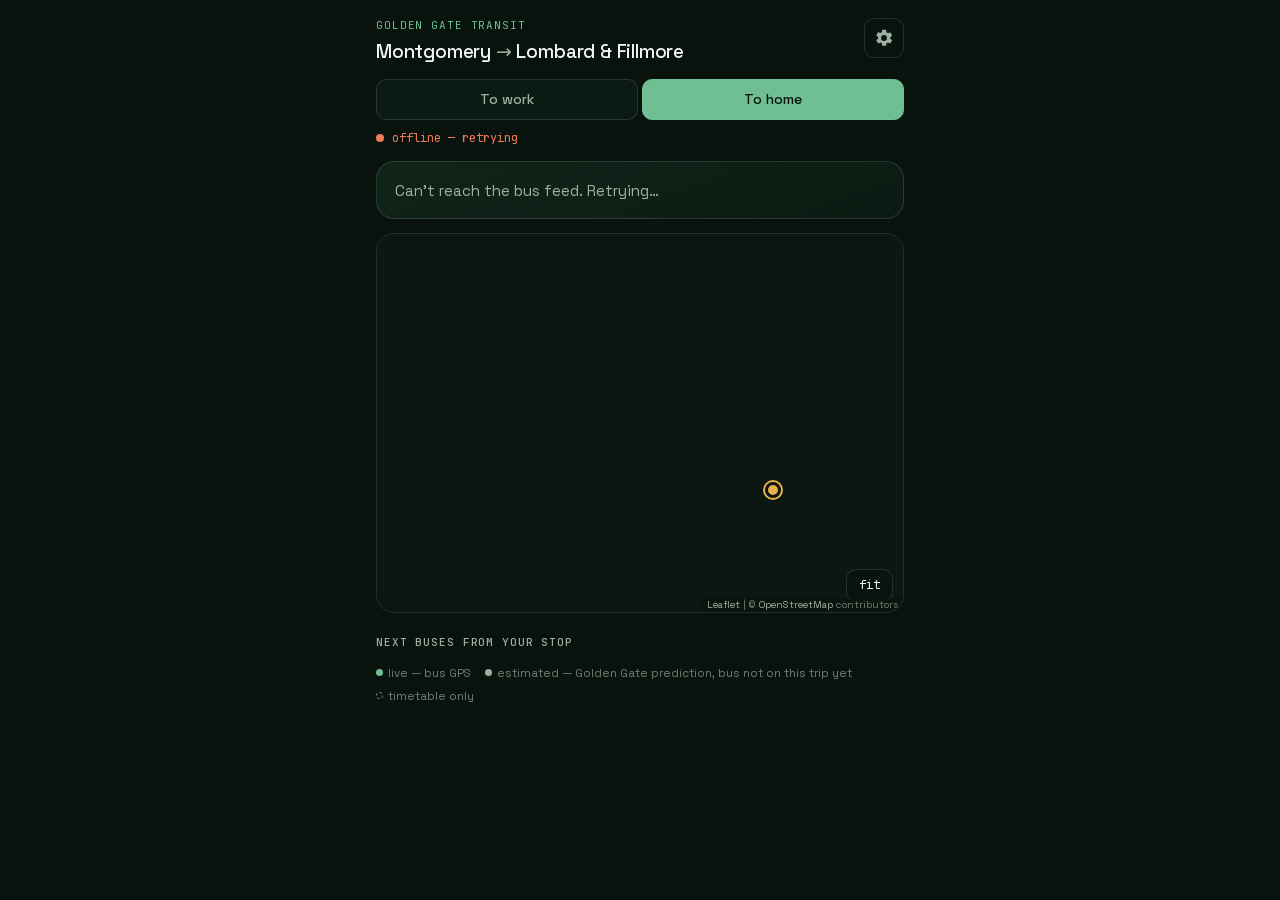
==== commit a11c4018: "bus: "To home" view, and no 101/120 on the way to work Evenings now have their own view, picked auto" ====
--- a/bus/index.html
+++ b/bus/index.html
@@ -4,7 +4,7 @@
   <meta charset="UTF-8">
   <meta name="viewport" content="width=device-width, initial-scale=1, viewport-fit=cover">
   <title>Commute</title>
-  <meta name="description" content="Golden Gate Transit, Lombard &amp; Fillmore → Montgomery St — live departures.">
+  <meta name="description" content="Golden Gate Transit between Lombard &amp; Fillmore and Montgomery St — live departures both ways.">
   <meta name="robots" content="noindex, nofollow">
   <meta name="theme-color" content="#08130D">
   <meta name="apple-mobile-web-app-capable" content="yes">
@@ -24,12 +24,17 @@
 <header class="top">
   <div class="route-title">
     <div class="eyebrow">Golden Gate Transit</div>
-    <h1>Lombard &amp; Fillmore <span class="arrow">→</span> Montgomery</h1>
+    <h1 id="title">Lombard &amp; Fillmore <span class="arrow">→</span> Montgomery</h1>
   </div>
   <button class="icon-btn" id="openSettings" aria-label="Settings">
     <svg viewBox="0 0 24 24" width="20" height="20" aria-hidden="true"><path fill="currentColor" d="M12 15.5A3.5 3.5 0 1 1 12 8.5a3.5 3.5 0 0 1 0 7Zm7.43-2.53a7.8 7.8 0 0 0 0-1.94l2.03-1.58a.5.5 0 0 0 .12-.64l-1.92-3.32a.5.5 0 0 0-.6-.22l-2.39.96a7.4 7.4 0 0 0-1.68-.97l-.36-2.54A.5.5 0 0 0 14.13 2h-3.84a.5.5 0 0 0-.5.42l-.36 2.54c-.6.24-1.17.57-1.68.97l-2.39-.96a.5.5 0 0 0-.6.22L2.84 8.51a.5.5 0 0 0 .12.64l2.03 1.58a7.8 7.8 0 0 0 0 1.94l-2.03 1.58a.5.5 0 0 0-.12.64l1.92 3.32c.13.22.39.3.6.22l2.39-.96c.51.4 1.08.73 1.68.97l.36 2.54c.04.24.25.42.5.42h3.84c.25 0 .46-.18.5-.42l.36-2.54c.6-.24 1.17-.57 1.68-.97l2.39.96c.22.08.47 0 .6-.22l1.92-3.32a.5.5 0 0 0-.12-.64l-2.03-1.58Z"/></svg>
   </button>
 </header>
+
+<div class="dirs" role="tablist" aria-label="Direction">
+  <button role="tab" data-dir="work" aria-selected="true">To work</button>
+  <button role="tab" data-dir="home" aria-selected="false">To home</button>
+</div>
 
 <div class="feed" id="feed" role="status" aria-live="polite">
   <span class="beacon" aria-hidden="true"></span><span id="feedText">connecting to Golden Gate's live feed…</span>
@@ -63,11 +68,10 @@
 <dialog id="settings">
   <form method="dialog" class="sheet">
     <h2>Settings</h2>
-    <label>Walk from home to the stop <span><input type="number" id="walkTo" min="0" max="30" inputmode="numeric"> min</span></label>
-    <label>Walk from Mission &amp; 2nd to the office <span><input type="number" id="walkMission" min="0" max="30" inputmode="numeric"> min</span></label>
-    <label>Walk from Battery &amp; Pine to the office <span><input type="number" id="walkBattery" min="0" max="30" inputmode="numeric"> min</span></label>
+    <div class="fine">Walk times</div>
+    <div class="walks" id="walks"></div>
     <fieldset>
-      <legend>Routes to show</legend>
+      <legend>Routes to show <span class="fine" id="routesFor"></span></legend>
       <div class="chips" id="routeChips"></div>
     </fieldset>
     <p class="fine">Saved on this phone only.</p>
--- a/bus/app.css
+++ b/bus/app.css
@@ -19,7 +19,7 @@
 body{background:var(--bg);color:var(--ink);font-family:var(--sans);line-height:1.45;
      -webkit-font-smoothing:antialiased;min-height:100dvh;overflow-x:hidden;
      padding:env(safe-area-inset-top) env(safe-area-inset-right) env(safe-area-inset-bottom) env(safe-area-inset-left)}
-main,.top,.feed,.foot{max-width:560px;margin:0 auto;padding-left:var(--gutter);padding-right:var(--gutter)}
+main,.top,.feed,.foot,.dirs{max-width:560px;margin:0 auto;padding-left:var(--gutter);padding-right:var(--gutter)}
 button{font:inherit;color:inherit}
 :focus-visible{outline:2px solid var(--accent);outline-offset:2px}
 .num{font-family:var(--mono);font-variant-numeric:tabular-nums}
@@ -32,6 +32,12 @@
 .icon-btn{background:none;border:1px solid var(--rule-strong);border-radius:10px;width:40px;height:40px;
           display:grid;place-items:center;color:var(--ink-soft);cursor:pointer;flex:none}
 .icon-btn:active{background:var(--panel)}
+
+/* ---------- direction switch ---------- */
+.dirs{display:grid;grid-template-columns:1fr 1fr;gap:4px;margin-top:14px}
+.dirs button{border:1px solid var(--rule-strong);background:var(--panel);color:var(--ink-soft);border-radius:10px;padding:9px 0;
+             font-size:14px;font-weight:500;cursor:pointer;transition:background .2s var(--ease),color .2s var(--ease)}
+.dirs button[aria-selected="true"]{background:var(--accent);border-color:var(--accent);color:var(--bg)}
 
 /* ---------- feed status ---------- */
 .feed{display:flex;align-items:center;gap:8px;margin-top:10px;font-family:var(--mono);font-size:12px;color:var(--ink-soft)}
@@ -130,6 +136,7 @@
 .sheet label span{display:flex;align-items:center;gap:6px;color:var(--ink-soft);font-family:var(--mono);font-size:13px}
 .sheet input[type=number]{width:62px;padding:8px;border-radius:8px;border:1px solid var(--rule-strong);background:var(--bg);
                           color:var(--ink);font-family:var(--mono);font-size:16px;text-align:center}
+.walks{display:grid;gap:10px}
 .sheet fieldset{border:none}
 .sheet legend{font-size:14px;margin-bottom:8px}
 .chips{display:flex;flex-wrap:wrap;gap:8px}
@@ -145,10 +152,16 @@
           border-radius:12px;border:none;background:var(--accent);color:var(--bg);font-weight:600;font-size:15px;cursor:pointer}
 .ride-btn.small{width:auto;margin-top:10px;padding:9px 14px;font-size:14px}
 .ride-btn:active{transform:scale(.98)}
-.recent{margin-top:14px}
-.recent-list{display:grid;gap:8px;margin-top:8px}
-.recent-item{display:flex;align-items:center;gap:10px;width:100%;text-align:left;padding:10px 12px;border-radius:12px;
-             border:1px solid var(--rule-strong);background:var(--panel);font-size:13.5px;color:var(--ink-soft);cursor:pointer}
+.recent{margin-top:12px;border:1px solid var(--rule-strong);border-radius:14px;background:var(--panel)}
+.recent summary{list-style:none;display:flex;align-items:center;justify-content:space-between;gap:10px;padding:12px 14px;
+                cursor:pointer;font-size:14px}
+.recent summary::-webkit-details-marker{display:none}
+.recent summary::after{content:"▾";color:var(--ink-faint);transition:transform .2s var(--ease)}
+.recent details[open] summary::after{transform:rotate(180deg)}
+.recent-n{flex:1;text-align:right;font-family:var(--mono);font-size:12px;color:var(--ink-faint)}
+.recent-list{display:grid;gap:6px;padding:0 10px 10px}
+.recent-item{display:flex;align-items:center;gap:10px;width:100%;text-align:left;padding:8px 10px;border-radius:10px;
+             border:1px solid var(--rule);background:var(--bg);font-size:13px;color:var(--ink-soft);cursor:pointer}
 .recent-item span:not(.badge){flex:1;min-width:0}
 .recent-item b{color:var(--accent);font-weight:600;font-size:13px}
 
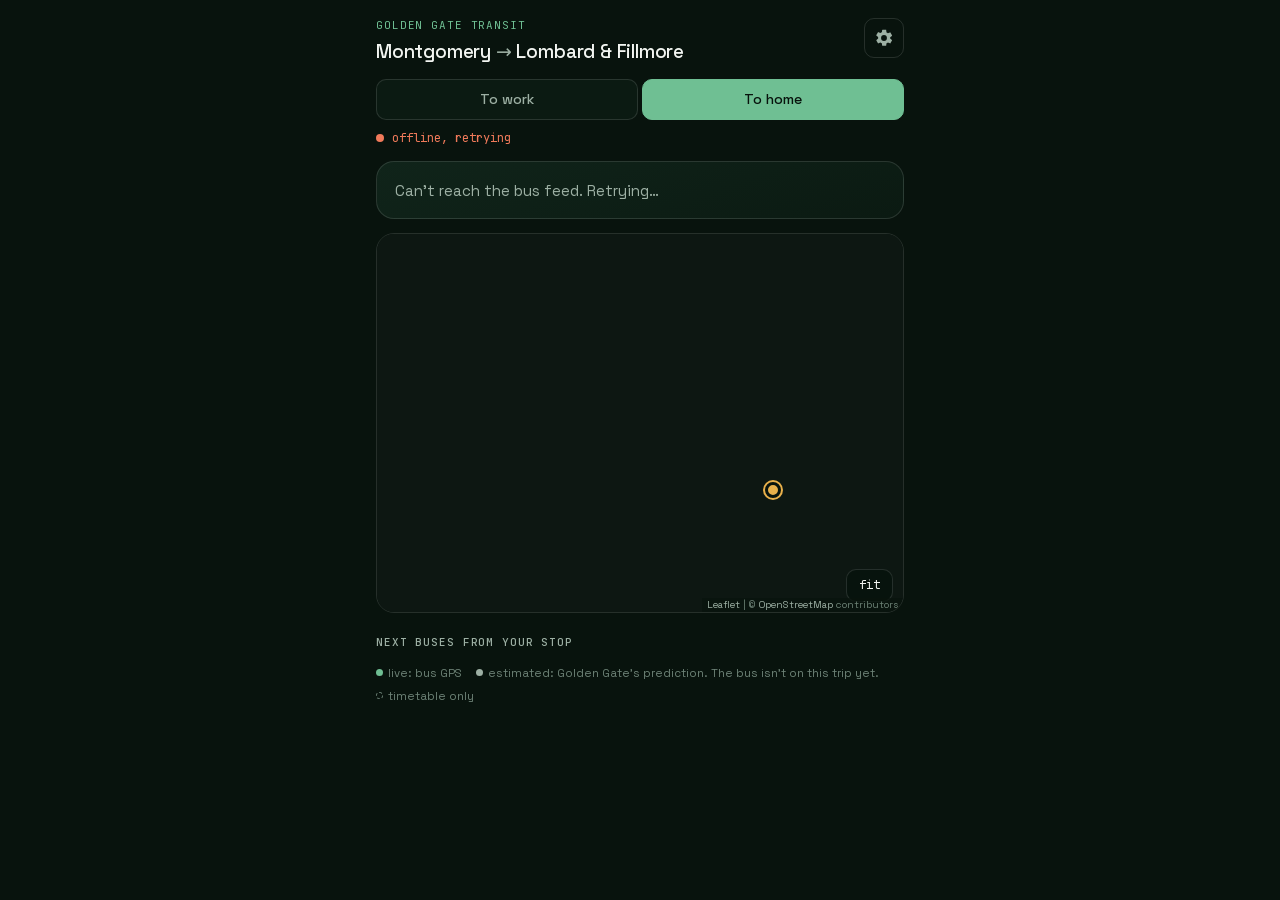
==== commit 81751afa: "Copy: home page and commute pages in plain words Applied from copy-handoff-2026-11-22.md: literal fi" ====
--- a/bus/index.html
+++ b/bus/index.html
@@ -4,7 +4,7 @@
   <meta charset="UTF-8">
   <meta name="viewport" content="width=device-width, initial-scale=1, viewport-fit=cover">
   <title>Commute</title>
-  <meta name="description" content="Golden Gate Transit between Lombard &amp; Fillmore and Montgomery St — live departures both ways.">
+  <meta name="description" content="Golden Gate Transit between Lombard &amp; Fillmore and Montgomery St. Live departures both ways.">
   <meta name="robots" content="noindex, nofollow">
   <meta name="theme-color" content="#08130D">
   <meta name="apple-mobile-web-app-capable" content="yes">
@@ -56,8 +56,8 @@
     <h2 class="kicker">Next buses from your stop</h2>
     <ol id="rows"></ol>
     <p class="legend">
-      <span><i class="dot live"></i>live — bus GPS</span>
-      <span><i class="dot est"></i>estimated — Golden Gate prediction, bus not on this trip yet</span>
+      <span><i class="dot live"></i>live: bus GPS</span>
+      <span><i class="dot est"></i>estimated: Golden Gate's prediction. The bus isn't on this trip yet.</span>
       <span><i class="dot sched"></i>timetable only</span>
     </p>
   </section>
@@ -89,7 +89,7 @@
     <div class="ride-hero" id="rideHero"></div>
   </div>
   <ol class="stops" id="rideStops"></ol>
-  <p class="fine ride-fine">Your location stays on this phone. The screen stays awake while you ride so the alert can go off — keep this open.</p>
+  <p class="fine ride-fine">Your location stays on this phone. The screen stays awake while you ride so the alert can go off. Keep this page open.</p>
 </section>
 
 <script src="vendor/leaflet/leaflet.js"></script>
